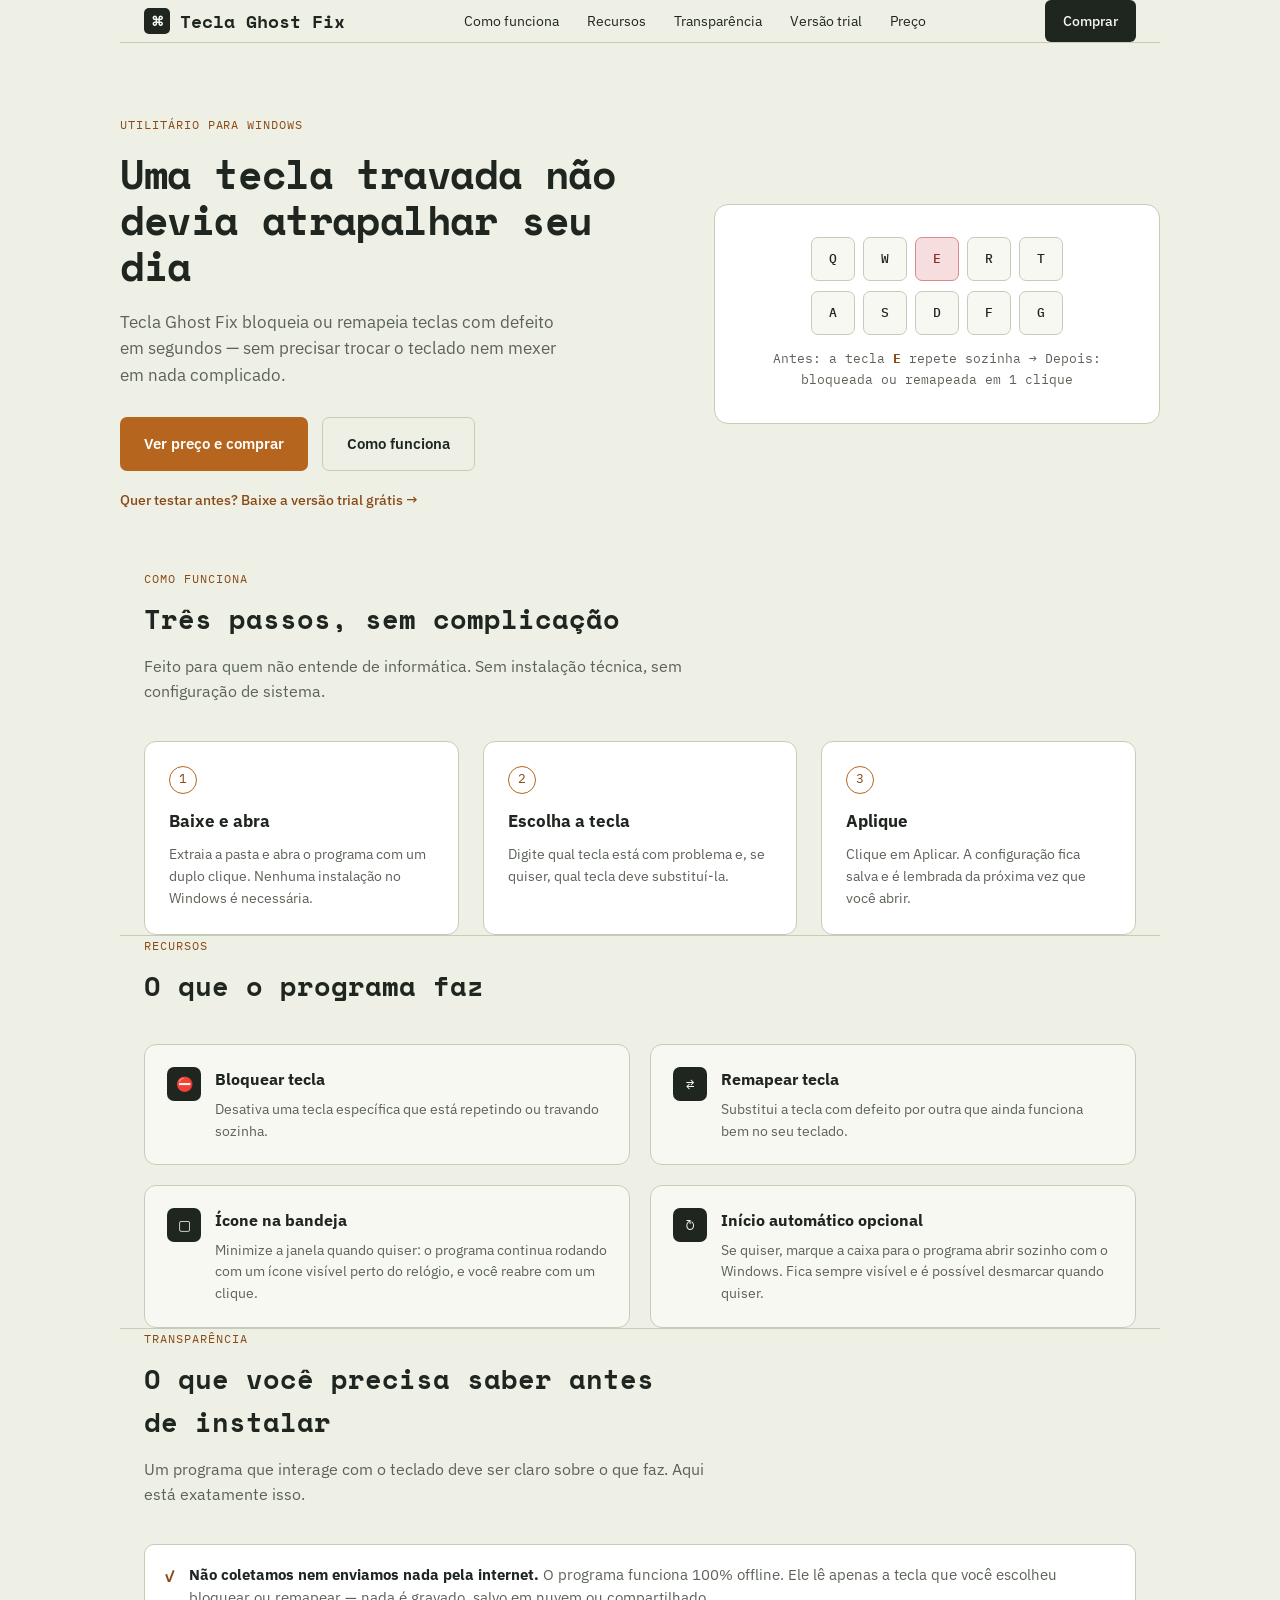
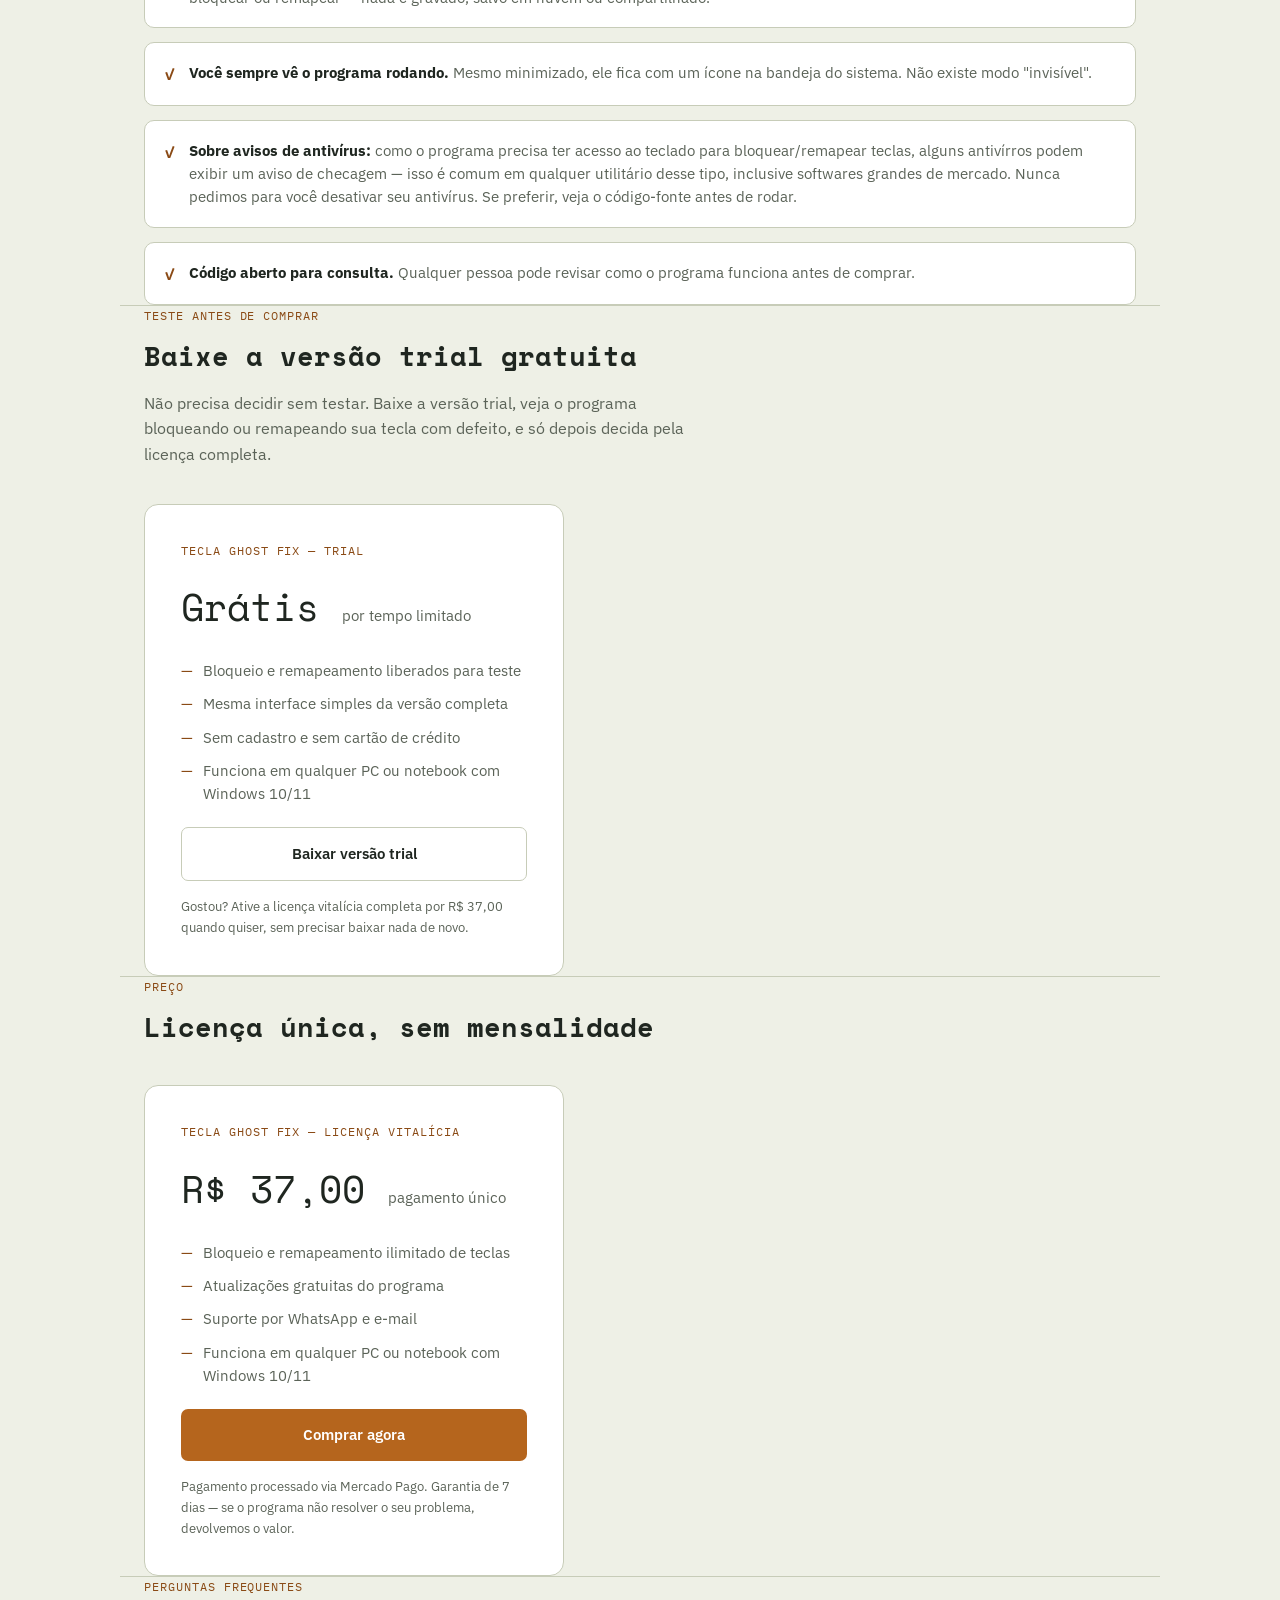
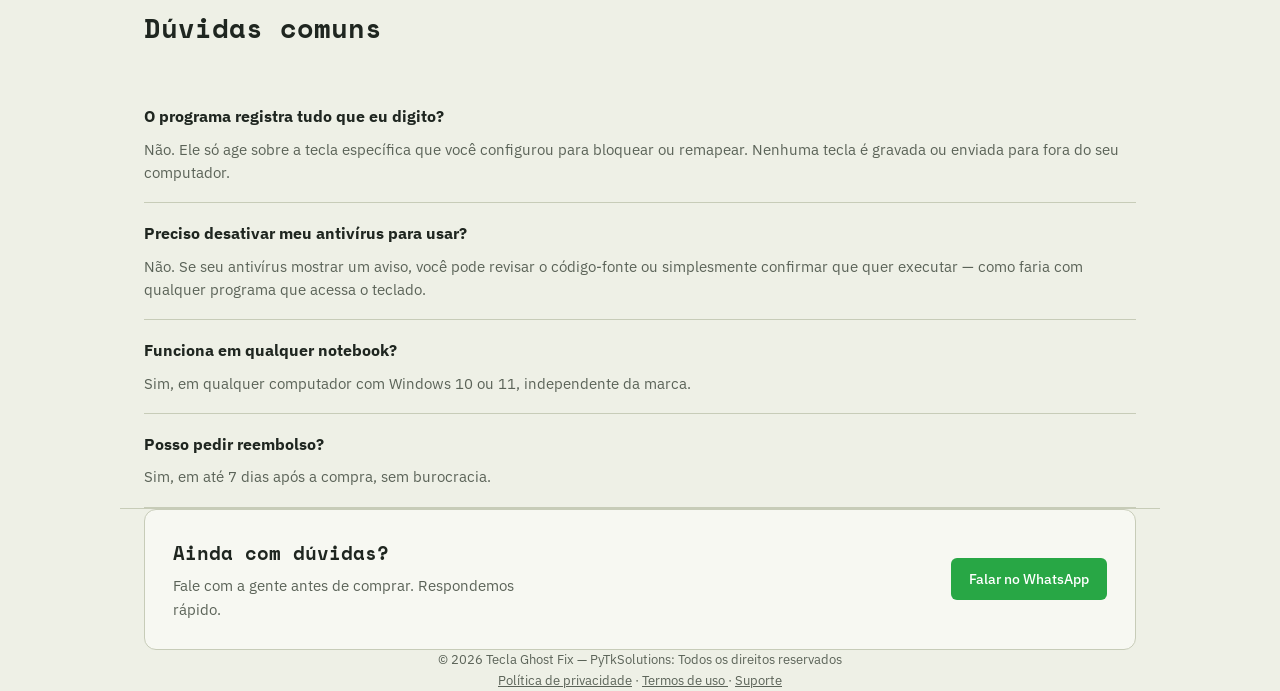
==== index.html @ 3f01a302 "Add files via upload" ====
<!DOCTYPE html>
<html lang="pt-BR">
<head>
<meta charset="UTF-8">
<meta name="viewport" content="width=device-width, initial-scale=1.0">
<title>Tecla Ghost Fix — Conserte teclas com defeito sem trocar o teclado</title>
<link rel="preconnect" href="https://fonts.googleapis.com">
<link rel="preconnect" href="https://fonts.gstatic.com" crossorigin>
<link href="https://fonts.googleapis.com/css2?family=Space+Mono:wght@400;700&family=IBM+Plex+Sans:wght@400;500;600&family=IBM+Plex+Mono:wght@400;500&display=swap" rel="stylesheet">
<style>
:root{
  --paper:#eef0e6;
  --paper-2:#f7f8f2;
  --ink:#1f2620;
  --muted:#5b6358;
  --line:#c7ccb8;
  --accent:#b5651d;
  --accent-dark:#8a4a15;
  --accent-tint:#f2e3d3;
  --white:#ffffff;
  --green:#28a745;
}
*{margin:0;padding:0;box-sizing:border-box;}
html{scroll-behavior:smooth;}
body{
  background:var(--paper);
  color:var(--ink);
  font-family:'IBM Plex Sans',sans-serif;
  line-height:1.6;
}
.wrap{max-width:1040px;margin:0 auto;padding:0 24px;}
a{color:var(--accent-dark);}

/* NAV */
nav{
  display:flex;align-items:center;justify-content:space-between;
  padding:22px 0;border-bottom:1px solid var(--line);
}
.logo{
  font-family:'Space Mono',monospace;font-weight:700;font-size:18px;
  display:flex;align-items:center;gap:10px;
}
.logo-key{
  width:26px;height:26px;background:var(--ink);color:var(--paper-2);
  display:flex;align-items:center;justify-content:center;border-radius:5px;
  font-size:13px;
}
.nav-links{display:flex;gap:28px;font-size:14px;}
.nav-links a{color:var(--ink);text-decoration:none;}
.nav-links a:hover{color:var(--accent-dark);}
.nav-cta{
  background:var(--ink);color:var(--paper-2);padding:10px 18px;
  border-radius:6px;text-decoration:none;font-size:14px;font-weight:500;
}

/* HERO */
.hero{padding:72px 0 56px;display:grid;grid-template-columns:1.1fr 0.9fr;gap:48px;align-items:center;}
.eyebrow{
  font-family:'IBM Plex Mono',monospace;font-size:12px;letter-spacing:.08em;
  color:var(--accent-dark);text-transform:uppercase;margin-bottom:16px;display:block;
}
h1{
  font-family:'Space Mono',monospace;font-size:2.5em;line-height:1.15;
  margin-bottom:20px;letter-spacing:-0.01em;
}
.hero p.lead{font-size:1.05em;color:var(--muted);max-width:46ch;margin-bottom:28px;}
.btn-row{display:flex;gap:14px;flex-wrap:wrap;}
.btn{
  display:inline-flex;align-items:center;gap:8px;padding:14px 24px;border-radius:7px;
  font-weight:600;text-decoration:none;font-size:15px;transition:.2s;
}
.btn-primary{background:var(--accent);color:var(--white);}
.btn-primary:hover{background:var(--accent-dark);}
.btn-secondary{background:transparent;color:var(--ink);border:1px solid var(--line);}
.btn-secondary:hover{border-color:var(--ink);}
.trial-hint{
  display:inline-block;margin-top:18px;font-size:14px;color:var(--accent-dark);
  text-decoration:none;font-weight:500;
}
.trial-hint:hover{text-decoration:underline;}

/* KEYBOARD DEMO */
.keydemo{
  background:var(--white);border:1px solid var(--line);border-radius:14px;
  padding:32px 24px;
}
.keyrow{display:flex;gap:8px;justify-content:center;margin-bottom:10px;}
.key{
  width:44px;height:44px;background:var(--paper-2);border:1px solid var(--line);
  border-radius:7px;display:flex;align-items:center;justify-content:center;
  font-family:'IBM Plex Mono',monospace;font-size:13px;font-weight:500;color:var(--ink);
}
.key.stuck{
  background:#f6dede;border-color:#d98a8a;color:#8a2b2b;
  animation:jitter 0.15s infinite;
}
.key.fixed{background:var(--accent-tint);border-color:var(--accent);color:var(--accent-dark);}
@keyframes jitter{
  0%{transform:translate(0,0);}
  25%{transform:translate(1px,-1px);}
  50%{transform:translate(-1px,1px);}
  75%{transform:translate(1px,1px);}
  100%{transform:translate(0,0);}
}
.keydemo-caption{
  text-align:center;font-size:13px;color:var(--muted);margin-top:14px;
  font-family:'IBM Plex Mono',monospace;
}
.keydemo-caption b{color:var(--accent-dark);}

/* SECTIONS */
section{padding:56px 0;border-bottom:1px solid var(--line);}
.section-head{max-width:56ch;margin-bottom:36px;}
.section-head .eyebrow{margin-bottom:10px;}
h2{font-family:'Space Mono',monospace;font-size:1.7em;margin-bottom:12px;}
.section-head p{color:var(--muted);}

/* STEPS */
.steps{display:grid;grid-template-columns:repeat(3,1fr);gap:24px;}
.step{background:var(--white);border:1px solid var(--line);border-radius:12px;padding:24px;}
.step-num{
  font-family:'IBM Plex Mono',monospace;font-size:13px;color:var(--accent-dark);
  border:1px solid var(--accent);width:28px;height:28px;border-radius:50%;
  display:flex;align-items:center;justify-content:center;margin-bottom:14px;
}
.step h3{font-size:1.05em;margin-bottom:8px;}
.step p{color:var(--muted);font-size:14px;}

/* FEATURES */
.features{display:grid;grid-template-columns:repeat(2,1fr);gap:20px;}
.feature{
  background:var(--paper-2);border:1px solid var(--line);border-radius:12px;padding:22px;
  display:flex;gap:14px;
}
.feature-icon{
  width:34px;height:34px;flex-shrink:0;background:var(--ink);color:var(--paper-2);
  border-radius:7px;display:flex;align-items:center;justify-content:center;
  font-family:'IBM Plex Mono',monospace;font-size:14px;
}
.feature h3{font-size:1em;margin-bottom:6px;}
.feature p{color:var(--muted);font-size:13.5px;}

/* TRANSPARENCY */
.transp-list{display:grid;gap:14px;}
.transp-item{
  display:flex;gap:14px;background:var(--white);border:1px solid var(--line);
  border-radius:10px;padding:18px 20px;align-items:flex-start;
}
.transp-mark{
  font-family:'IBM Plex Mono',monospace;color:var(--accent-dark);font-weight:600;
  flex-shrink:0;
}
.transp-item p{color:var(--muted);font-size:14.5px;}
.transp-item strong{color:var(--ink);}

/* PRICING */
.price-card{
  background:var(--white);border:1px solid var(--line);border-radius:14px;
  padding:36px;max-width:420px;
}
.price-tag{font-family:'Space Mono',monospace;font-size:2.4em;margin:10px 0;}
.price-tag span{font-size:.4em;color:var(--muted);font-family:'IBM Plex Sans',sans-serif;}
.price-list{list-style:none;margin:22px 0;display:grid;gap:10px;font-size:14.5px;}
.price-list li{display:flex;gap:10px;color:var(--muted);}
.price-list li::before{content:"—";color:var(--accent-dark);}
.price-note{font-size:13px;color:var(--muted);margin-top:16px;}

/* FAQ */
.faq-item{border-bottom:1px solid var(--line);padding:18px 0;}
.faq-item h3{font-size:1em;margin-bottom:8px;}
.faq-item p{color:var(--muted);font-size:14.5px;}

/* SUPPORT */
.support-box{
  display:flex;justify-content:space-between;align-items:center;flex-wrap:wrap;gap:20px;
  background:var(--paper-2);border:1px solid var(--line);border-radius:12px;padding:28px;
}
.support-box p{color:var(--muted);font-size:14.5px;max-width:40ch;}

footer{padding:36px 0;text-align:center;color:var(--muted);font-size:13px;}
footer a{color:var(--muted);}

/* ===== RESPONSIVE ===== */

/* Tablets */
@media (max-width:900px){
  .wrap{padding:0 20px;}
  .hero{gap:36px;}
}

@media (max-width:760px){
  .wrap{padding:0 24px;}

  /* Nav becomes a compact wrapping bar */
  nav{
    flex-wrap:wrap;
    row-gap:14px;
    padding:16px 0;
  }
  .nav-links{
    order:3;
    width:100%;
    justify-content:center;
    flex-wrap:wrap;
    gap:16px 20px;
    font-size:13px;
  }
  .nav-cta{padding:9px 16px;font-size:13px;}

  .hero{grid-template-columns:1fr;padding:36px 0 36px;gap:28px;}
  h1{font-size:1.5em;}
  .hero p.lead{max-width:none;font-size:0.95em;}
  .btn-row{flex-direction:column;gap:10px;}
  .btn-row .btn{width:100%;justify-content:center;}
  .btn{padding:12px 18px;font-size:13.5px;border-radius:6px;}
  .trial-hint{
    display:block;text-align:center;margin-top:16px;font-size:13px;
  }

  .keydemo{padding:24px 16px;}
  .key{width:34px;height:34px;font-size:11px;}
  .keyrow{gap:6px;}

  section{padding:40px 0;}
  h2{font-size:1.4em;}

  .steps,.features{grid-template-columns:1fr;gap:16px;}
  .feature{padding:18px;}

  .transp-item{flex-direction:column;gap:8px;padding:16px;}

  .price-card{max-width:100%;padding:26px 20px;}
  .price-tag{font-size:2em;}

  .support-box{flex-direction:column;align-items:flex-start;padding:22px;}
  .support-box .watsapp{width:100%;text-align:center;}

  footer{font-size:12px;padding:28px 18px;}
}

/* Small phones */
@media (max-width:400px){
  .wrap{padding:0 20px;}
  h1{font-size:1.3em;}
  .price-tag{font-size:1.7em;}
  .key{width:28px;height:28px;font-size:10px;}
  .nav-links{gap:12px 14px;font-size:12px;}
  .logo{font-size:16px;}
}

.watsapp{
    background:var(--green);color:var(--white);padding:10px 18px;
    border-radius:6px;text-decoration:none;font-size:14px;font-weight:500;
}

.watsapp:hover{background:#1e7e34;}

</style>
</head>
<body>

<nav class="wrap">
  <div class="logo"><span class="logo-key">⌘</span>Tecla Ghost Fix</div>
  <div class="nav-links">
    <a href="#como-funciona">Como funciona</a>
    <a href="#recursos">Recursos</a>
    <a href="#transparencia">Transparência</a>
    <a href="#trial">Versão trial</a>
    <a href="#preco">Preço</a>
  </div>
  <a href="#preco" class="nav-cta">Comprar</a>
</nav>

<header class="wrap hero">
  <div>
    <span class="eyebrow">Utilitário para Windows</span>
    <h1>Uma tecla travada não devia atrapalhar seu dia</h1>
    <p class="lead">
      Tecla Ghost Fix bloqueia ou remapeia teclas com defeito em segundos —
      sem precisar trocar o teclado nem mexer em nada complicado.
    </p>
    <div class="btn-row">
      <a href="#preco" class="btn btn-primary">Ver preço e comprar</a>
      <a href="#como-funciona" class="btn btn-secondary">Como funciona</a>
    </div>
    <a href="#trial" class="trial-hint">Quer testar antes? Baixe a versão trial grátis →</a>
  </div>
  <div class="keydemo">
    <div class="keyrow">
      <div class="key">Q</div><div class="key">W</div><div class="key stuck">E</div><div class="key">R</div><div class="key">T</div>
    </div>
    <div class="keyrow">
      <div class="key">A</div><div class="key">S</div><div class="key">D</div><div class="key">F</div><div class="key">G</div>
    </div>
    <div class="keydemo-caption">Antes: a tecla <b>E</b> repete sozinha → Depois: bloqueada ou remapeada em 1 clique</div>
  </div>
</header>

<section id="como-funciona" class="wrap">
  <div class="section-head">
    <span class="eyebrow">Como funciona</span>
    <h2>Três passos, sem complicação</h2>
    <p>Feito para quem não entende de informática. Sem instalação técnica, sem configuração de sistema.</p>
  </div>
  <div class="steps">
    <div class="step">
      <div class="step-num">1</div>
      <h3>Baixe e abra</h3>
      <p>Extraia a pasta e abra o programa com um duplo clique. Nenhuma instalação no Windows é necessária.</p>
    </div>
    <div class="step">
      <div class="step-num">2</div>
      <h3>Escolha a tecla</h3>
      <p>Digite qual tecla está com problema e, se quiser, qual tecla deve substituí-la.</p>
    </div>
    <div class="step">
      <div class="step-num">3</div>
      <h3>Aplique</h3>
      <p>Clique em Aplicar. A configuração fica salva e é lembrada da próxima vez que você abrir.</p>
    </div>
  </div>
</section>

<section id="recursos" class="wrap">
  <div class="section-head">
    <span class="eyebrow">Recursos</span>
    <h2>O que o programa faz</h2>
  </div>
  <div class="features">
    <div class="feature">
      <div class="feature-icon">⛔</div>
      <div><h3>Bloquear tecla</h3><p>Desativa uma tecla específica que está repetindo ou travando sozinha.</p></div>
    </div>
    <div class="feature">
      <div class="feature-icon">⇄</div>
      <div><h3>Remapear tecla</h3><p>Substitui a tecla com defeito por outra que ainda funciona bem no seu teclado.</p></div>
    </div>
    <div class="feature">
      <div class="feature-icon">▢</div>
      <div><h3>Ícone na bandeja</h3><p>Minimize a janela quando quiser: o programa continua rodando com um ícone visível perto do relógio, e você reabre com um clique.</p></div>
    </div>
    <div class="feature">
      <div class="feature-icon">↻</div>
      <div><h3>Início automático opcional</h3><p>Se quiser, marque a caixa para o programa abrir sozinho com o Windows. Fica sempre visível e é possível desmarcar quando quiser.</p></div>
    </div>
  </div>
</section>

<section id="transparencia" class="wrap">
  <div class="section-head">
    <span class="eyebrow">Transparência</span>
    <h2>O que você precisa saber antes de instalar</h2>
    <p>Um programa que interage com o teclado deve ser claro sobre o que faz. Aqui está exatamente isso.</p>
  </div>
  <div class="transp-list">
    <div class="transp-item">
      <span class="transp-mark">✓</span>
      <p><strong>Não coletamos nem enviamos nada pela internet.</strong> O programa funciona 100% offline. Ele lê apenas a tecla que você escolheu bloquear ou remapear — nada é gravado, salvo em nuvem ou compartilhado.</p>
    </div>
    <div class="transp-item">
      <span class="transp-mark">✓</span>
      <p><strong>Você sempre vê o programa rodando.</strong> Mesmo minimizado, ele fica com um ícone na bandeja do sistema. Não existe modo "invisível".</p>
    </div>
    <div class="transp-item">
      <span class="transp-mark">✓</span>
      <p><strong>Sobre avisos de antivírus:</strong> como o programa precisa ter acesso ao teclado para bloquear/remapear teclas, alguns antivírros podem exibir um aviso de checagem — isso é comum em qualquer utilitário desse tipo, inclusive softwares grandes de mercado. Nunca pedimos para você desativar seu antivírus. Se preferir, veja o código-fonte antes de rodar.</p>
    </div>
    <div class="transp-item">
      <span class="transp-mark">✓</span>
      <p><strong>Código aberto para consulta.</strong> Qualquer pessoa pode revisar como o programa funciona antes de comprar.</p>
    </div>
  </div>
</section>

<section id="trial" class="wrap">
  <div class="section-head">
    <span class="eyebrow">Teste antes de comprar</span>
    <h2>Baixe a versão trial gratuita</h2>
    <p>Não precisa decidir sem testar. Baixe a versão trial, veja o programa bloqueando ou remapeando sua tecla com defeito, e só depois decida pela licença completa.</p>
  </div>
  <div class="price-card">
    <span class="eyebrow">Tecla Ghost Fix — trial</span>
    <div class="price-tag">Grátis <span>por tempo limitado</span></div>
    <ul class="price-list">
      <li>Bloqueio e remapeamento liberados para teste</li>
      <li>Mesma interface simples da versão completa</li>
      <li>Sem cadastro e sem cartão de crédito</li>
      <li>Funciona em qualquer PC ou notebook com Windows 10/11</li>
    </ul>
    <a href="#" class="btn btn-secondary" style="width:100%;justify-content:center;" target="_blank" rel="noopener noreferrer">Baixar versão trial</a>
    <p class="price-note">Gostou? Ative a licença vitalícia completa por R$ 37,00 quando quiser, sem precisar baixar nada de novo.</p>
  </div>
</section>

<section id="preco" class="wrap">
  <div class="section-head">
    <span class="eyebrow">Preço</span>
    <h2>Licença única, sem mensalidade</h2>
  </div>
  <div class="price-card">
    <span class="eyebrow">Tecla Ghost Fix — licença vitalícia</span>
    <div class="price-tag">R$ 37,00 <span>pagamento único</span></div>
    <ul class="price-list">
      <li>Bloqueio e remapeamento ilimitado de teclas</li>
      <li>Atualizações gratuitas do programa</li>
      <li>Suporte por WhatsApp e e-mail</li>
      <li>Funciona em qualquer PC ou notebook com Windows 10/11</li>
    </ul>
    <a href="https://mpago.la/2k7s5Xp" class="btn btn-primary" style="width:100%;justify-content:center;" target="_blank" rel="noopener noreferrer">Comprar agora</a>
    <p class="price-note">Pagamento processado via Mercado Pago. Garantia de 7 dias — se o programa não resolver o seu problema, devolvemos o valor.</p>
  </div>
</section>

<section class="wrap">
  <div class="section-head">
    <span class="eyebrow">Perguntas frequentes</span>
    <h2>Dúvidas comuns</h2>
  </div>
  <div class="faq-item">
    <h3>O programa registra tudo que eu digito?</h3>
    <p>Não. Ele só age sobre a tecla específica que você configurou para bloquear ou remapear. Nenhuma tecla é gravada ou enviada para fora do seu computador.</p>
  </div>
  <div class="faq-item">
    <h3>Preciso desativar meu antivírus para usar?</h3>
    <p>Não. Se seu antivírus mostrar um aviso, você pode revisar o código-fonte ou simplesmente confirmar que quer executar — como faria com qualquer programa que acessa o teclado.</p>
  </div>
  <div class="faq-item">
    <h3>Funciona em qualquer notebook?</h3>
    <p>Sim, em qualquer computador com Windows 10 ou 11, independente da marca.</p>
  </div>
  <div class="faq-item">
    <h3>Posso pedir reembolso?</h3>
    <p>Sim, em até 7 dias após a compra, sem burocracia.</p>
  </div>
</section>

<section class="wrap" style="border-bottom:none;">
  <div class="support-box">
    <div>
      <h2 style="font-size:1.2em;margin-bottom:6px;">Ainda com dúvidas?</h2>
      <p>Fale com a gente antes de comprar. Respondemos rápido.</p>
    </div>
    <a class="watsapp" href="https://wa.me/+5535933004035?text=Olá, tenho uma dúvida sobre o Tecla Ghost Fix." target="_blank" rel="noopener noreferrer" class="btn btn-secondary">Falar no WhatsApp</a>
  </div>
</section>

<footer class="wrap">
  © 2026 Tecla Ghost Fix — PyTkSolutions: Todos os direitos reservados<br>
  <a href="./privacidade.html" target="_blank">Política de privacidade</a> · <a href="./termos.html" target="_blank" rel="noopener noreferrer">Termos de uso </a> · <a href="./suporte.html" target="_blank" rel="noopener noreferrer">Suporte</a>
</footer>

</body>
</html>
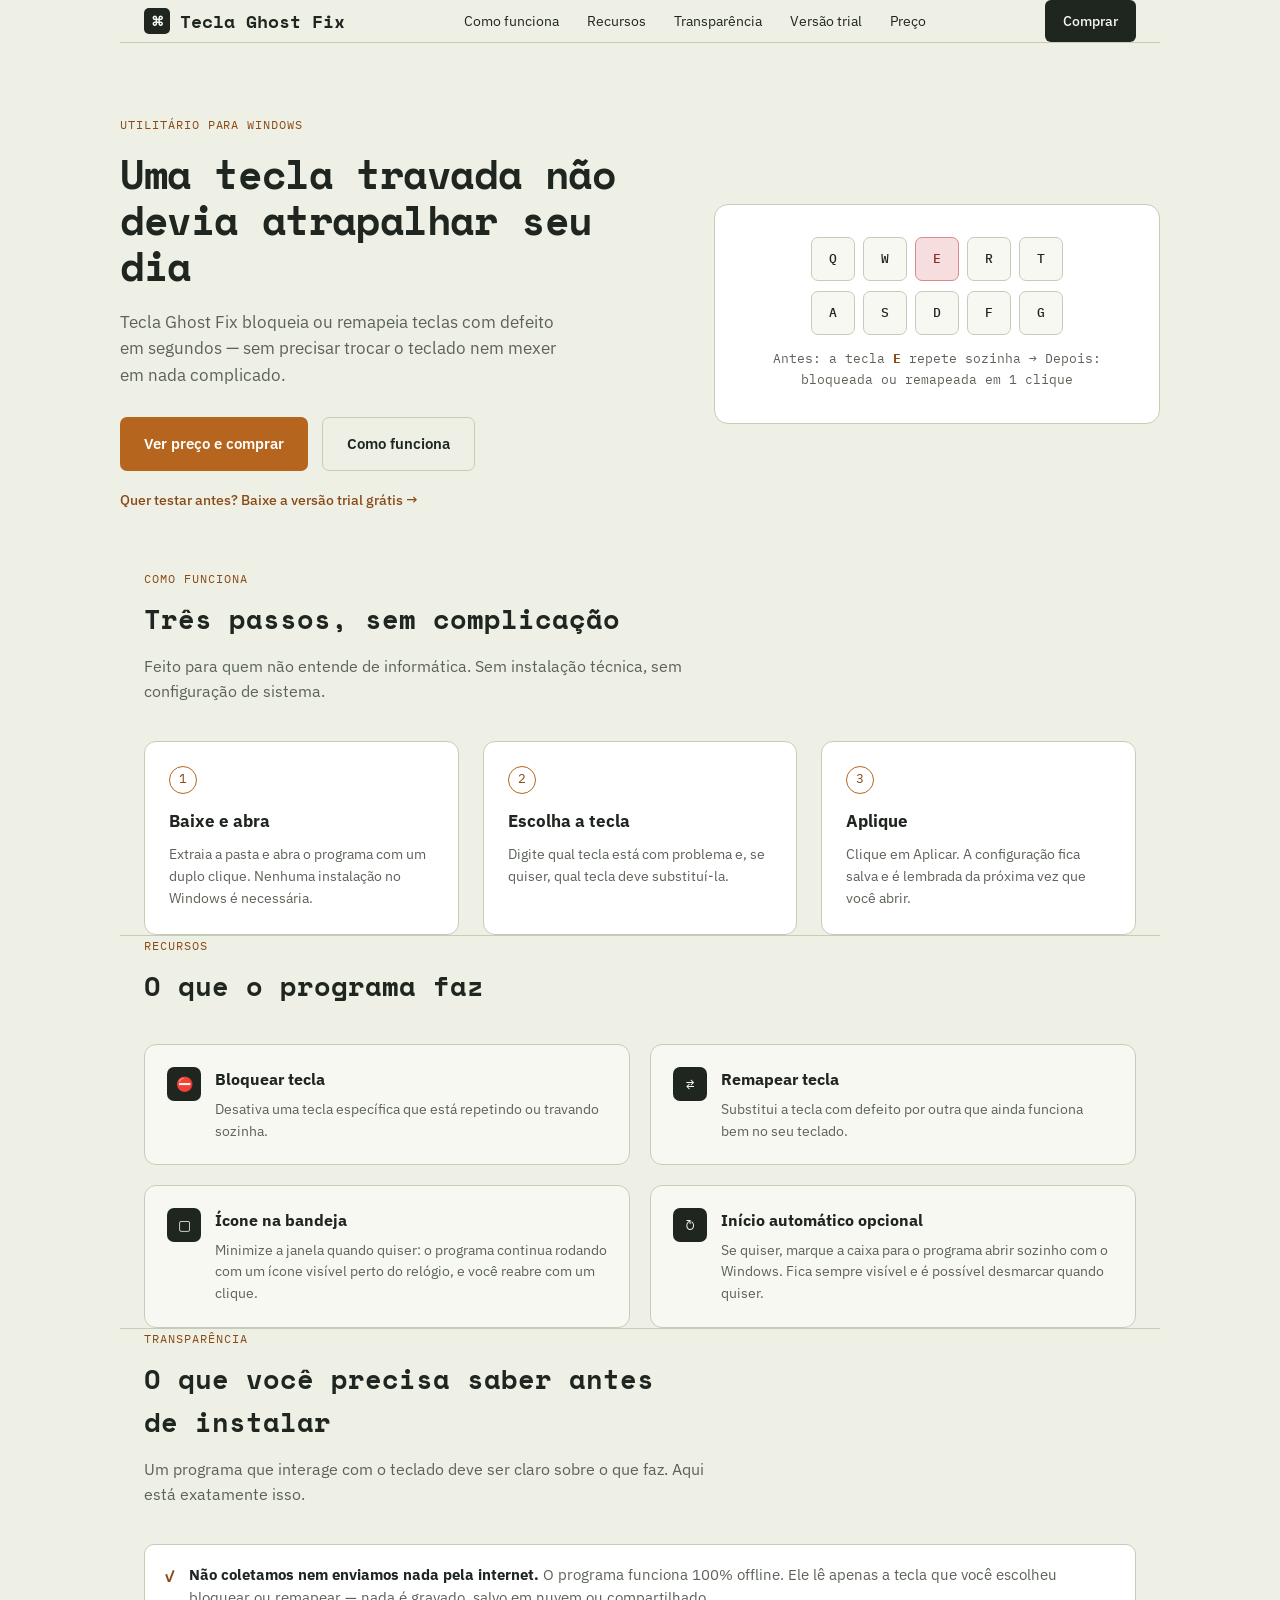
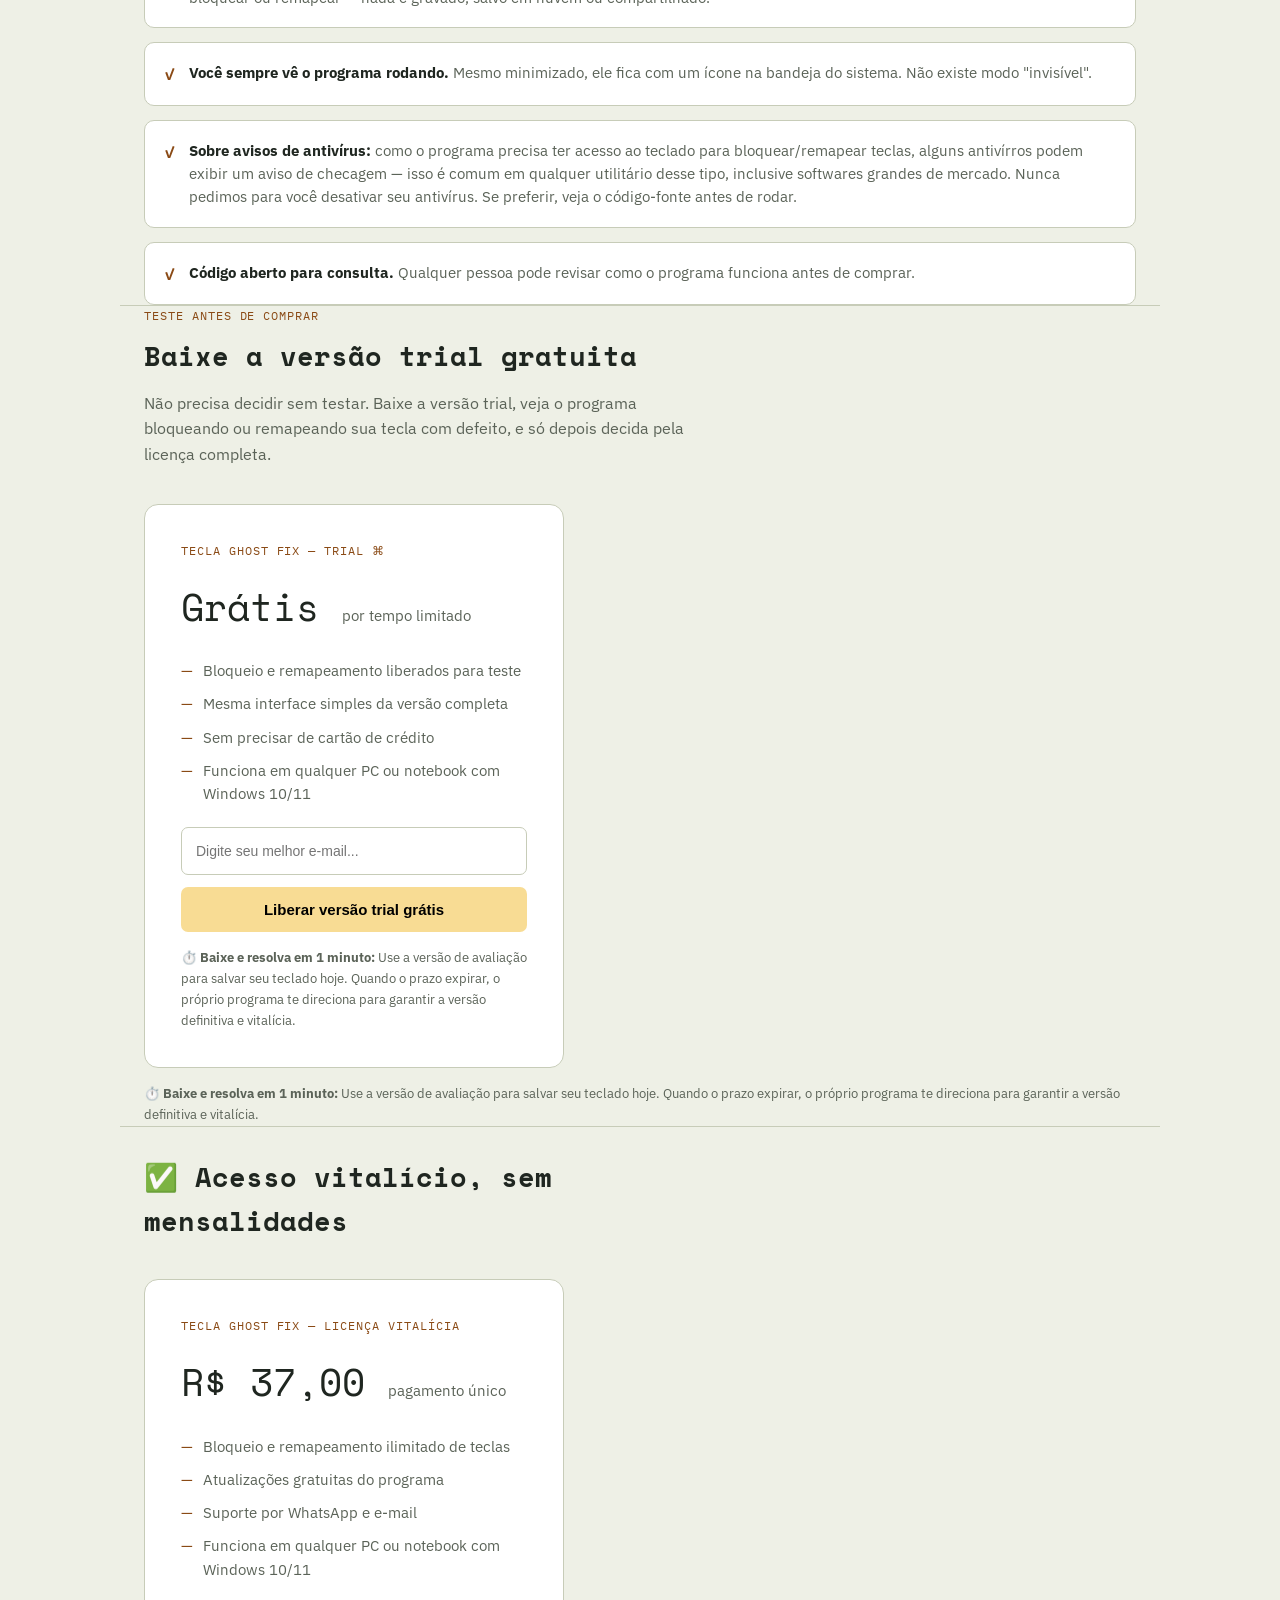
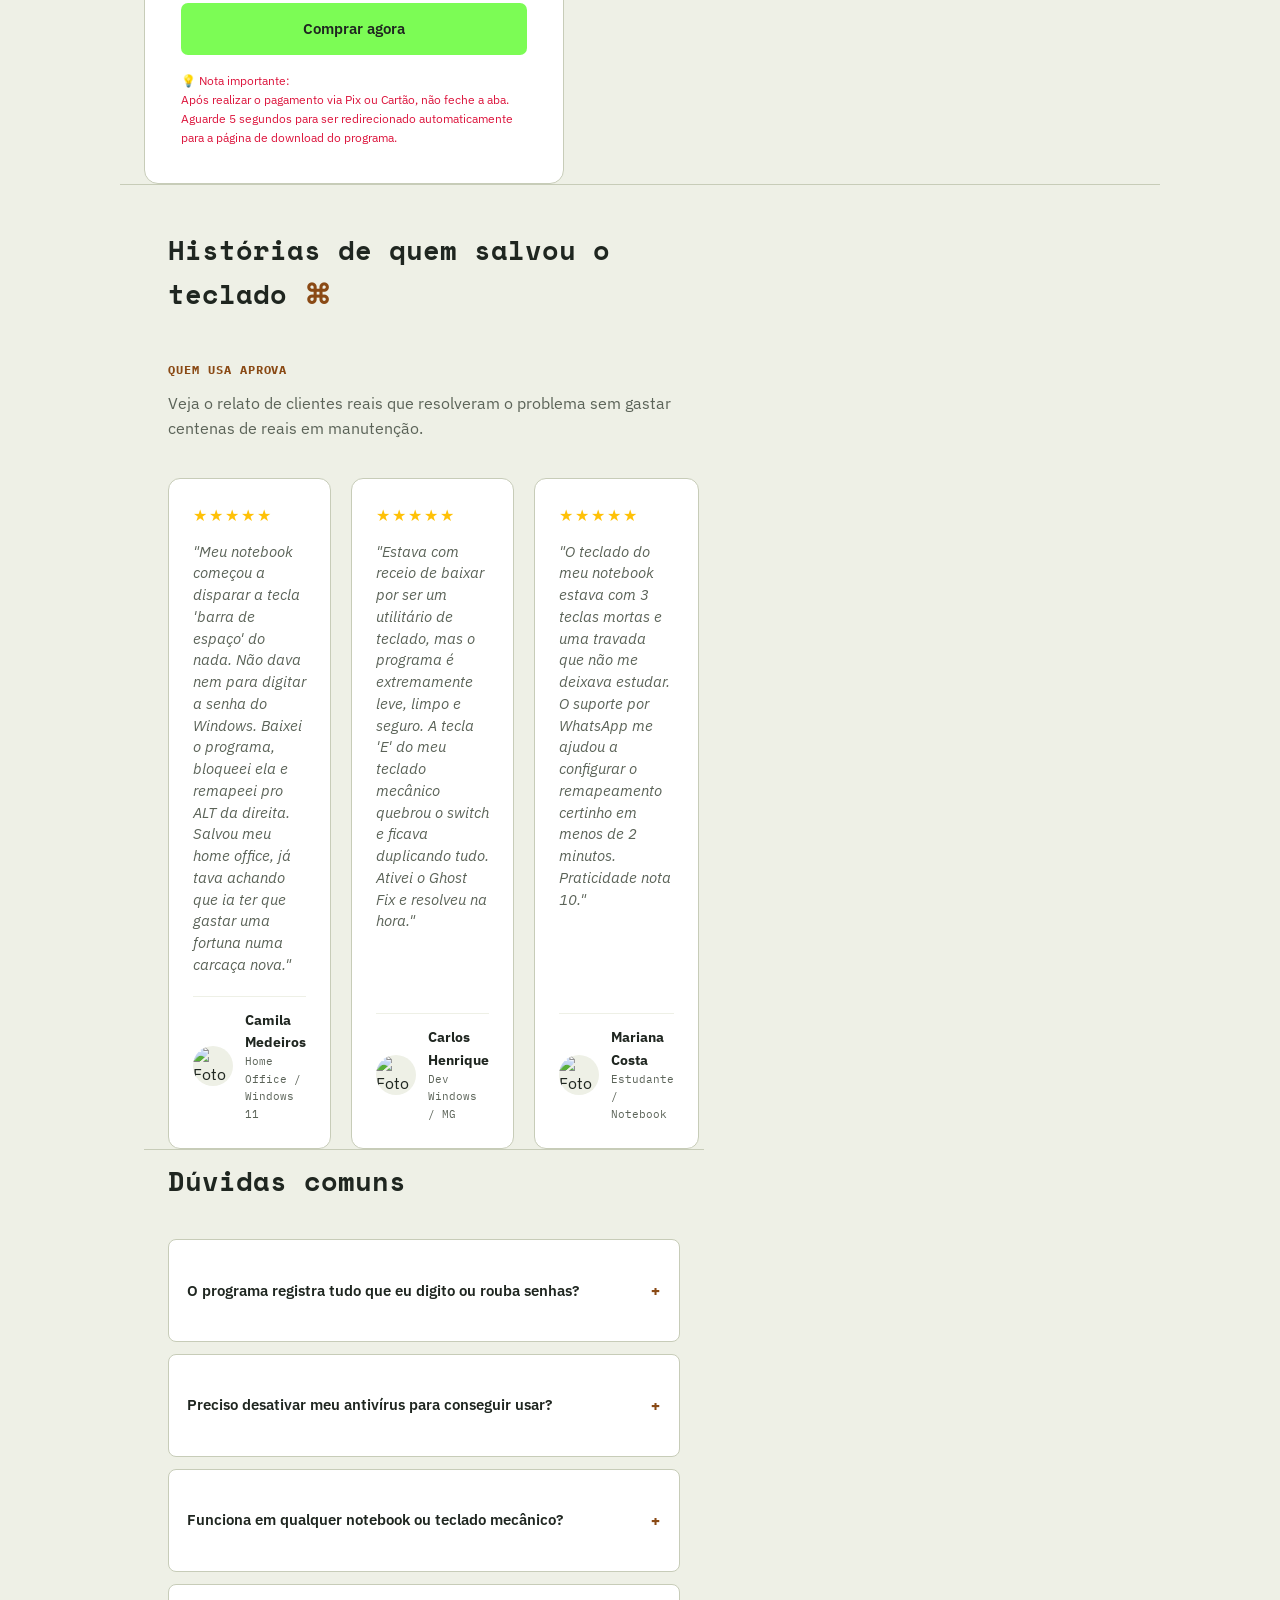
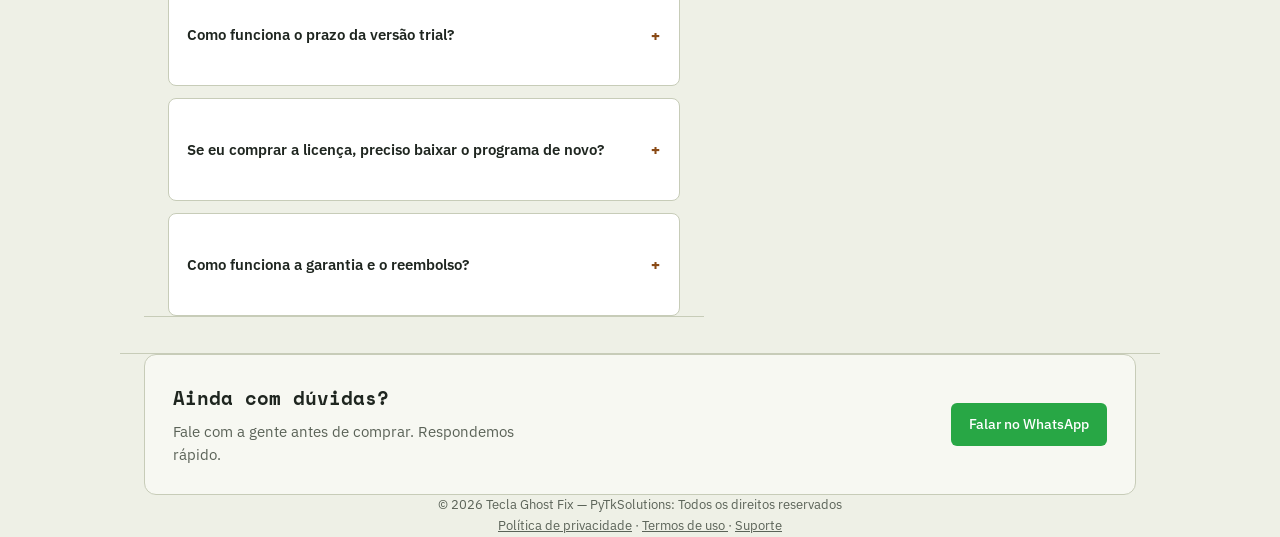
==== commit a74b6d39: "Add files via upload" ====
--- a/index.html
+++ b/index.html
@@ -5,6 +5,8 @@
 <meta name="viewport" content="width=device-width, initial-scale=1.0">
 <title>Tecla Ghost Fix — Conserte teclas com defeito sem trocar o teclado</title>
 <link rel="preconnect" href="https://fonts.googleapis.com">
+<link rel="preconnect" href="https://fonts.gstatic.com" crossorigin>
+<link rel="stylesheet" href="style.css">
 <link rel="preconnect" href="https://fonts.gstatic.com" crossorigin>
 <link href="https://fonts.googleapis.com/css2?family=Space+Mono:wght@400;700&family=IBM+Plex+Sans:wght@400;500;600&family=IBM+Plex+Mono:wght@400;500&display=swap" rel="stylesheet">
 <style>
@@ -27,6 +29,7 @@
   color:var(--ink);
   font-family:'IBM Plex Sans',sans-serif;
   line-height:1.6;
+ 
 }
 .wrap{max-width:1040px;margin:0 auto;padding:0 24px;}
 a{color:var(--accent-dark);}
@@ -52,6 +55,8 @@
   background:var(--ink);color:var(--paper-2);padding:10px 18px;
   border-radius:6px;text-decoration:none;font-size:14px;font-weight:500;
 }
+
+
 
 /* HERO */
 .hero{padding:72px 0 56px;display:grid;grid-template-columns:1.1fr 0.9fr;gap:48px;align-items:center;}
@@ -179,6 +184,7 @@
 
 footer{padding:36px 0;text-align:center;color:var(--muted);font-size:13px;}
 footer a{color:var(--muted);}
+ #nt{font-size:12px; color: crimson;}
 
 /* ===== RESPONSIVE ===== */
 
@@ -186,6 +192,7 @@
 @media (max-width:900px){
   .wrap{padding:0 20px;}
   .hero{gap:36px;}
+   
 }
 
 @media (max-width:760px){
@@ -236,6 +243,8 @@
   .support-box .watsapp{width:100%;text-align:center;}
 
   footer{font-size:12px;padding:28px 18px;}
+
+  #nt{font-size:12px; color: crimson;}
 }
 
 /* Small phones */
@@ -246,6 +255,10 @@
   .key{width:28px;height:28px;font-size:10px;}
   .nav-links{gap:12px 14px;font-size:12px;}
   .logo{font-size:16px;}
+   #nt{font-size:12px; color: crimson;}
+
+  
+   
 }
 
 .watsapp{
@@ -379,24 +392,50 @@
     <p>Não precisa decidir sem testar. Baixe a versão trial, veja o programa bloqueando ou remapeando sua tecla com defeito, e só depois decida pela licença completa.</p>
   </div>
   <div class="price-card">
-    <span class="eyebrow">Tecla Ghost Fix — trial</span>
-    <div class="price-tag">Grátis <span>por tempo limitado</span></div>
-    <ul class="price-list">
-      <li>Bloqueio e remapeamento liberados para teste</li>
-      <li>Mesma interface simples da versão completa</li>
-      <li>Sem cadastro e sem cartão de crédito</li>
-      <li>Funciona em qualquer PC ou notebook com Windows 10/11</li>
-    </ul>
-    <a href="#" class="btn btn-secondary" style="width:100%;justify-content:center;" target="_blank" rel="noopener noreferrer">Baixar versão trial</a>
-    <p class="price-note">Gostou? Ative a licença vitalícia completa por R$ 37,00 quando quiser, sem precisar baixar nada de novo.</p>
-  </div>
+  <span class="eyebrow">Tecla Ghost Fix — trial <span style="color: var(--accent-dark);">⌘</span></span>
+  <div class="price-tag">Grátis <span>por tempo limitado</span></div>
+  <ul class="price-list">
+    <li>Bloqueio e remapeamento liberados para teste</li>
+    <li>Mesma interface simples da versão completa</li>
+    <li>Sem precisar de cartão de crédito</li>
+    <li>Funciona em qualquer PC ou notebook com Windows 10/11</li>
+  </ul>
+  
+  <!-- Formulário integrado com o Formspree -->
+  <form id="trial-form" action="https://formspree.io/f/maqrobrd" method="POST" style="margin-bottom: 12px; width: 100%;">
+    <div id="capture-box">
+      <input type="email" name="email" id="user-email" class="input-trial" placeholder="Digite seu melhor e-mail..." required autocomplete="off">
+      <input type="hidden" name="produto" value="Download Trial - Tecla Ghost Fix">
+
+      <button type="submit" id="submit-btn" class="btn" style="width:100%; justify-content:center; background-color: rgb(248, 220, 148); font-weight: 600; cursor: pointer; border: none; padding: 14px;">
+        Liberar versão trial grátis
+      </button>
+    </div>
+  </form>
+
+  <p class="price-note">⏱️ <b>Baixe e resolva em 1 minuto:</b> Use a versão de avaliação para salvar seu teclado hoje. Quando o prazo expirar, o próprio programa te direciona para garantir a versão definitiva e vitalícia.</p>
+</div>
+
+
+  </form>
+  <script src="form.js"></script>
+
+  <!-- Botão de Download Real (Começa escondido com display:none) -->
+  <a id="trial" href="https://mega.nz/file/SsZBVKbY#hsxP1u7SeeIc2BUQpXNFBAeUh_vu0z3Flhv44V80-sw" class="btn btn-secondary" 
+     style="width:100%; justify-content:center; background-color: #7cfc55; display: none; font-weight: 700;" target="_blank" rel="noopener noreferrer">
+    ⬇️ Clique aqui para Baixar (MEGA)
+  </a>
+
+  <p class="price-note">⏱️ <b>Baixe e resolva em 1 minuto:</b> Use a versão de avaliação para salvar seu teclado hoje. Quando o prazo expirar, o próprio programa te direciona para garantir a versão definitiva e vitalícia.</p>
+</div>
 </section>
 
 <section id="preco" class="wrap">
   <div class="section-head">
-    <span class="eyebrow">Preço</span>
-    <h2>Licença única, sem mensalidade</h2>
-  </div>
+   
+  <span class="eyebrow"> <br> </span>
+  <h2>✅ Acesso vitalício, sem mensalidades</h2>
+</div>
   <div class="price-card">
     <span class="eyebrow">Tecla Ghost Fix — licença vitalícia</span>
     <div class="price-tag">R$ 37,00 <span>pagamento único</span></div>
@@ -406,17 +445,141 @@
       <li>Suporte por WhatsApp e e-mail</li>
       <li>Funciona em qualquer PC ou notebook com Windows 10/11</li>
     </ul>
-    <a href="https://mpago.la/2k7s5Xp" class="btn btn-primary" style="width:100%;justify-content:center;" target="_blank" rel="noopener noreferrer">Comprar agora</a>
-    <p class="price-note">Pagamento processado via Mercado Pago. Garantia de 7 dias — se o programa não resolver o seu problema, devolvemos o valor.</p>
+   
+    <a id="bt" href="https://www.mercadopago.com.br/checkout/v1/redirect?pref_id=353553104-cd9028f0-8e45-416a-8e96-5d5834858e89" class="btn-checkout" style="width:100%;justify-content:center;background-color: #7cfc55; " target="_blank" rel="noopener noreferrer">Comprar agora</a>
+     <p id="nt" class="price-note">💡 Nota importante: <br> Após realizar o pagamento via Pix ou Cartão, não feche a aba. Aguarde 5 segundos para ser redirecionado automaticamente para a página de download do programa.</p>
   </div>
 </section>
 
 <section class="wrap">
   <div class="section-head">
-    <span class="eyebrow">Perguntas frequentes</span>
+    <section id="depoimentos" class="wrap">
+  <div class="section-head">
+    
+    <h2><br>Histórias de quem salvou o teclado <span style="color: var(--accent-dark);">⌘</span> <br> <br>
+      <span class="eyebrow">Quem usa aprova</span>
+    </h2>
+    <p>Veja o relato de clientes reais que resolveram o problema sem gastar centenas de reais em manutenção.</p>
+  </div>
+  
+  <div class="testimonials">
+    
+    <!-- Depoimento 1 -->
+    <div class="testimonial-card">
+      <div>
+        <div class="testi-stars">★★★★★</div>
+        <p class="testi-text">
+          "Meu notebook começou a disparar a tecla 'barra de espaço' do nada. Não dava nem para digitar a senha do Windows. Baixei o programa, bloqueei ela e remapeei pro ALT da direita. Salvou meu home office, já tava achando que ia ter que gastar uma fortuna numa carcaça nova."
+        </p>
+      </div>
+      <div class="testi-footer">
+        <img src="https://images.unsplash.com/photo-1534528741775-53994a69daeb?w=100&auto=format&fit=crop&q=60" alt="Foto de Camila" class="testi-avatar">
+        <div class="testi-meta">
+          <span class="testi-author">Camila Medeiros</span>
+          <span class="testi-role">Home Office / Windows 11</span>
+        </div>
+      </div>
+    </div>
+
+    <!-- Depoimento 2 -->
+    <div class="testimonial-card">
+      <div>
+        <div class="testi-stars">★★★★★</div>
+        <p class="testi-text">
+          "Estava com receio de baixar por ser um utilitário de teclado, mas o programa é extremamente leve, limpo e seguro. A tecla 'E' do meu teclado mecânico quebrou o switch e ficava duplicando tudo. Ativei o Ghost Fix e resolveu na hora."
+        </p>
+      </div>
+      <div class="testi-footer">
+        <img src="https://images.unsplash.com/photo-1507003211169-0a1dd7228f2d?w=100&auto=format&fit=crop&q=60" alt="Foto de Carlos" class="testi-avatar">
+        <div class="testi-meta">
+          <span class="testi-author">Carlos Henrique</span>
+          <span class="testi-role">Dev Windows / MG</span>
+        </div>
+      </div>
+    </div>
+
+    <!-- Depoimento 3 -->
+    <div class="testimonial-card">
+      <div>
+        <div class="testi-stars">★★★★★</div>
+        <p class="testi-text">
+          "O teclado do meu notebook estava com 3 teclas mortas e uma travada que não me deixava estudar. O suporte por WhatsApp me ajudou a configurar o remapeamento certinho em menos de 2 minutos. Praticidade nota 10."
+        </p>
+        
+      </div>
+      
+      <div class="testi-footer">
+        <img src="https://images.unsplash.com/photo-1494790108377-be9c29b29330?w=100&auto=format&fit=crop&q=60" alt="Foto de Mariana" class="testi-avatar">
+        <div class="testi-meta">
+          <span class="testi-author">Mariana Costa</span>
+          <span class="testi-role">Estudante / Notebook</span>
+        </div>
+      </div>
+    </div>
+
+  </div>
+</section>
+    
+    <section class="wrap">
+  <div class="section-head">
+    <span class="eyebrow"></span>
     <h2>Dúvidas comuns</h2>
   </div>
-  <div class="faq-item">
+
+  <div class="faq-list">
+
+    <!-- Pergunta 1 -->
+    <details class="faq-item">
+      <summary>O programa registra tudo que eu digito ou rouba senhas?</summary>
+      <div class="faq-content">
+        <p>Não! O Tecla Ghost Fix funciona 100% offline e não coleta nenhum dado. Ele age como um filtro direto no sistema, agindo apenas sobre a tecla específica que você escolheu bloquear ou remapear. Suas senhas e dados continuam totalmente seguros.</p>
+      </div>
+    </details>
+
+    <!-- Pergunta 2 -->
+    <details class="faq-item">
+      <summary>Preciso desativar meu antivírus para conseguir usar?</summary>
+      <div class="faq-content">
+        <p>Não é necessário desativar seu antivírus. Como o programa precisa interagir com os comandos do teclado para bloquear a tecla com defeito, alguns antivírus podem exibir um aviso de checagem de segurança. Isso é normal em utilitários de sistema. Basta autorizar a execução tranquilamente.</p>
+      </div>
+    </details>
+
+    <!-- Pergunta 3 -->
+    <details class="faq-item">
+      <summary>Funciona em qualquer notebook ou teclado mecânico?</summary>
+      <div class="faq-content">
+        <p>Sim! Funciona em qualquer computador, notebook (Dell, Lenovo, Acer, HP, Samsung, etc.) ou teclado externo mecânico/membrana que use o sistema operacional Windows 10 ou Windows 11.</p>
+      </div>
+    </details>
+
+    <!-- Pergunta 4 -->
+    <details class="faq-item">
+      <summary>Como funciona o prazo da versão trial?</summary>
+      <div class="faq-content">
+        <p>A versão trial é feita para você testar sem compromisso. Você baixa, configura a tecla travada e vê o problema sumir na hora. Quando o período de avaliação terminar, o próprio aplicativo exibirá um aviso te dando o link para adquirir a licença vitalícia se desejar continuar usando.</p>
+      </div>
+    </details>
+
+    <!-- Pergunta 5 -->
+    <details class="faq-item">
+      <summary>Se eu comprar a licença, preciso baixar o programa de novo?</summary>
+      <div class="faq-content">
+        <p>Não precisa baixar nada de novo! Após a confirmação do pagamento, você receberá o acesso para liberar a versão definitiva direto no aplicativo que você já testou e configurou.</p>
+      </div>
+    </details>
+
+    <!-- Pergunta 6 -->
+    <details class="faq-item">
+      <summary>Como funciona a garantia e o reembolso?</summary>
+      <div class="faq-content">
+        <p>Confiamos tanto na solução que damos 7 dias de garantia incondicional. Se por qualquer motivo o programa não resolver o seu problema, basta entrar em contato com o nosso suporte pelo WhatsApp para receber 100% do seu dinheiro de volta, sem burocracia.</p>
+      </div>
+    </details>
+
+  </div>
+</section>
+  </div>
+  <!-- <div class="faq-item">
     <h3>O programa registra tudo que eu digito?</h3>
     <p>Não. Ele só age sobre a tecla específica que você configurou para bloquear ou remapear. Nenhuma tecla é gravada ou enviada para fora do seu computador.</p>
   </div>
@@ -431,7 +594,7 @@
   <div class="faq-item">
     <h3>Posso pedir reembolso?</h3>
     <p>Sim, em até 7 dias após a compra, sem burocracia.</p>
-  </div>
+  </div> -->
 </section>
 
 <section class="wrap" style="border-bottom:none;">
@@ -449,5 +612,7 @@
   <a href="./privacidade.html" target="_blank">Política de privacidade</a> · <a href="./termos.html" target="_blank" rel="noopener noreferrer">Termos de uso </a> · <a href="./suporte.html" target="_blank" rel="noopener noreferrer">Suporte</a>
 </footer>
 
+
+
 </body>
 </html>
--- a/style.css
+++ b/style.css
@@ -0,0 +1,324 @@
+/* TESTIMONIALS / DEPOIMENTOS */
+.testimonials {
+  display: grid;
+  grid-template-columns: repeat(3, 1fr);
+  gap: 20px;
+  margin-top: 20px;
+}
+.testimonial-card {
+  background: var(--white);
+  border: 1px solid var(--line);
+  border-radius: 12px;
+  padding: 24px;
+  display: flex;
+  flex-direction: column;
+  justify-content: space-between;
+}
+.testi-stars {
+  color: #ffc107; /* Cor dourada das estrelas */
+  font-size: 16px;
+  margin-bottom: 12px;
+  letter-spacing: 2px;
+}
+.testi-text {
+  font-size: 14.5px;
+  color: var(--ink);
+  font-style: italic;
+  margin-bottom: 20px;
+  line-height: 1.5;
+}
+.testi-footer {
+  display: flex;
+  align-items: center;
+  gap: 12px;
+  border-top: 1px solid var(--paper);
+  padding-top: 12px;
+}
+.testi-avatar {
+  width: 40px;
+  height: 40px;
+  border-radius: 50%;
+  object-fit: cover;
+  background: var(--paper);
+}
+.testi-meta {
+  display: flex;
+  flex-direction: column;
+}
+.testi-author {
+  font-size: 14px;
+  font-weight: 700;
+  color: var(--ink);
+}
+.testi-role {
+  font-family: 'IBM Plex Mono', monospace;
+  font-size: 11px;
+  color: var(--muted);
+}
+
+/* Ajuste para celular */
+@media (max-width: 760px) {
+  .testimonials {
+    grid-template-columns: 1fr;
+    gap: 16px;
+    
+  }
+
+  #bt hover {
+    background-color: #020202;
+  }
+  
+}
+
+
+
+/* FAQ ACCORDION */
+.faq-list {
+  display: grid;
+  gap: 12px;
+  margin-top: 20px;
+}
+.faq-item {
+  background: var(--white);
+  border: 1px solid var(--line);
+  border-radius: 8px;
+  overflow: hidden;
+  border-bottom: 1px solid var(--line); /* Mantém compatibilidade */
+  padding: 0; /* Reseta o padding antigo */
+}
+.faq-item summary {
+  padding: 18px;
+  font-size: 15px;
+  font-weight: 600;
+  cursor: pointer;
+  list-style: none; /* Remove a seta padrão */
+  display: flex;
+  justify-content: space-between;
+  align-items: center;
+  transition: background 0.2s;
+  user-select: none;
+}
+.faq-item summary:hover {
+  background: var(--paper-2);
+}
+.faq-item summary::-webkit-details-marker {
+  display: none; /* Remove a seta padrão no Safari/Chrome antigo */
+}
+/* Cria o sinal de + */
+.faq-item summary::after {
+  content: "+";
+  font-family: 'Space Mono', monospace;
+  font-size: 18px;
+  color: var(--accent-dark);
+  transition: transform 0.2s;
+}
+/* Quando o accordion está aberto */
+.faq-item[open] summary {
+  border-bottom: 1px solid var(--line);
+  background: var(--paper-2);
+}
+/* Transforma o + em - quando abre */
+.faq-item[open] summary::after {
+  content: "−";
+}
+.faq-content {
+  padding: 18px;
+  background: var(--white);
+}
+.faq-content p {
+  color: var(--muted);
+  font-size: 14.5px;
+  line-height: 1.6;
+}
+/* ====================================================
+   ESTILO BASE DO BOTÃO (Funciona em todas as telas)
+   ==================================================== */
+.btn-checkout {
+  display: inline-flex;
+  align-items: center;
+  justify-content: center;
+  width: 100%;
+  padding: 14px 24px;
+  border-radius: 7px;
+  font-weight: 600;
+  text-decoration: none;
+  font-size: 15px;
+  background-color: #7cfc55 !important; /* Seu verde limão */
+  color: #1f2620 !important;
+  transition: background-color 0.2s ease, transform 0.1s ease;
+  cursor: pointer;
+}
+
+/* ====================================================
+   MEDIA QUERY: APENAS PARA PC (Telas maiores que 760px)
+   Aqui o efeito de passar o mouse funciona perfeitamente
+   ==================================================== */
+@media (min-width: 761px) {
+  .btn-checkout:hover {
+    background-color: #215710 !important; /* Verde mais escuro no hover */
+    color: #ffffff !important;
+    transform: translateY(-1px);          /* Leve flutuada */
+  }
+}
+
+/* ====================================================
+   MEDIA QUERY: APENAS PARA MOBILE (Telas até 760px)
+   Focado no toque do dedo (sem efeito de mouse parado)
+   ==================================================== */
+@media (max-width: 760px) {
+  .btn-checkout:active {
+    background-color: #4cb82b !important; /* Escurece apenas ENQUANTO o dedo pressiona */
+    transform: scale(0.98);               /* Dá um efeito de "afundar" o botão */
+  }
+}
+
+
+/* ====================================================
+   ESTILO DO BOTÃO ANIMADO (PULSANTE AUTOMÁTICO)
+   ==================================================== */
+.btn-checkout {
+  display: inline-flex;
+  align-items: center;
+  justify-content: center;
+  width: 100%;
+  padding: 14px 24px;
+  border-radius: 7px;
+  font-weight: 600;
+  text-decoration: none;
+  font-size: 15px;
+  background-color: #7cfc55 !important; /* Seu verde limão */
+  color: #1f2620 !important;
+  cursor: pointer;
+  border: none;
+  
+  /* Ativa a animação automática: roda infinita a cada 2 segundos */
+  animation: pulsarBotao 2s infinite ease-in-out;
+  transition: background-color 0.2s ease, transform 0.1s ease;
+}
+
+/* ====================================================
+   A ANIMAÇÃO QUE FAZ ELE SE MEXER SOZINHO
+   ==================================================== */
+@keyframes pulsarBotao {
+  0% {
+    transform: scale(1);
+    box-shadow: 0 0 0 0 rgba(124, 252, 85, 0.7);
+  }
+  50% {
+    transform: scale(1.03); /* Ele cresce levemente */
+    box-shadow: 0 0 15px 5px rgba(124, 252, 85, 0); /* Cria um pulso de luz */
+  }
+  100% {
+    transform: scale(1);
+    box-shadow: 0 0 0 0 rgba(124, 252, 85, 0);
+  }
+}
+
+/* ====================================================
+   MEDIA QUERY: AJUSTE PARA QUANDO O USUÁRIO INTERAGE
+   ==================================================== */
+
+/* No PC: Quando passa o mouse, ele pausa a animação e fica fixo no verde focado */
+@media (min-width: 761px) {
+  .btn-checkout:hover {
+    animation-play-state: paused; /* Pausa o pulso para o usuário clicar com firmeza */
+    background-color: #2d990c !important; 
+    transform: scale(1.02);
+  }
+}
+
+/* No Mobile: Quando o dedão pressiona o botão */
+@media (max-width: 760px) {
+  .btn-checkout:active {
+    animation-play-state: paused;
+    background-color: #4cb82b !important;
+    transform: scale(0.98) !important; /* Efeito de afundar o botão */
+  }
+}
+
+
+/* ====================================================
+   ESTILO DO BOTÃO ANIMADO CORRIGIDO (PC E MOBILE)
+   ==================================================== */
+.btn-checkout {
+  display: inline-flex;
+  align-items: center;
+  justify-content: center;
+  width: 100%;
+  padding: 14px 24px;
+  border-radius: 7px;
+  font-weight: 600;
+  text-decoration: none;
+  font-size: 15px;
+  background-color: #7cfc55 !important; /* Verde limão padrão */
+  color: #1f2620 !important;
+  cursor: pointer;
+  border: none;
+  
+  /* Ativa a animação infinita de pulsar */
+  animation: pulsarBotao 2s infinite ease-in-out;
+  transition: background-color 0.2s ease;
+}
+
+/* ANIMAÇÃO EM LOOP (SÓ MEXE NO TAMANHO E REFORÇA A COR ORIGINAL) */
+@keyframes pulsarBotao {
+  0% {
+    transform: scale(1);
+    box-shadow: 0 0 0 0 rgba(124, 252, 85, 0.7);
+  }
+  50% {
+    transform: scale(1.03);
+    box-shadow: 0 0 15px 5px rgba(124, 252, 85, 0);
+  }
+  100% {
+    transform: scale(1);
+    box-shadow: 0 0 0 0 rgba(124, 252, 85, 0);
+  }
+}
+
+/* ====================================================
+   PC: Força a mudança de cor e mantém o tamanho fixo
+   ==================================================== */
+@media (min-width: 761px) {
+  .btn-checkout:hover {
+    animation-play-state: paused; /* Pausa o pulso */
+    background-color: #5ed639 !important; /* Força o verde mais escuro */
+    transform: scale(1.02) !important;
+  }
+}
+
+/* ====================================================
+   MOBILE: Muda a cor na hora exata do toque físico
+   ==================================================== */
+@media (max-width: 760px) {
+  .btn-checkout:active {
+    animation-play-state: paused;
+    background-color: #4cb82b !important; /* Verde bem escuro de ação */
+    transform: scale(0.98) !important;
+  }
+}
+
+
+/* CORREÇÃO DO CAMPO DE EMAIL */
+.input-trial {
+  width: 100% !important;
+  display: block !important;
+  height: 48px !important; /* Força uma altura excelente para PC e Mobile */
+  padding: 0 14px !important;
+  border: 1px solid var(--line) !important;
+  border-radius: 7px !important;
+  font-size: 14px !important;
+  margin-bottom: 12px !important;
+  box-sizing: border-box !important;
+  background-color: #ffffff !important;
+  color: var(--ink) !important;
+}
+
+/* Evita que o preenchimento automático do Google Chrome mude o visual do campo */
+.input-trial:-webkit-autofill,
+.input-trial:-webkit-autofill:hover, 
+.input-trial:-webkit-autofill:focus {
+  -webkit-text-fill-color: var(--ink) !important;
+  -webkit-box-shadow: 0 0 0px 1000px #ffffff inset !important;
+  border: 1px solid var(--line) !important;
+}
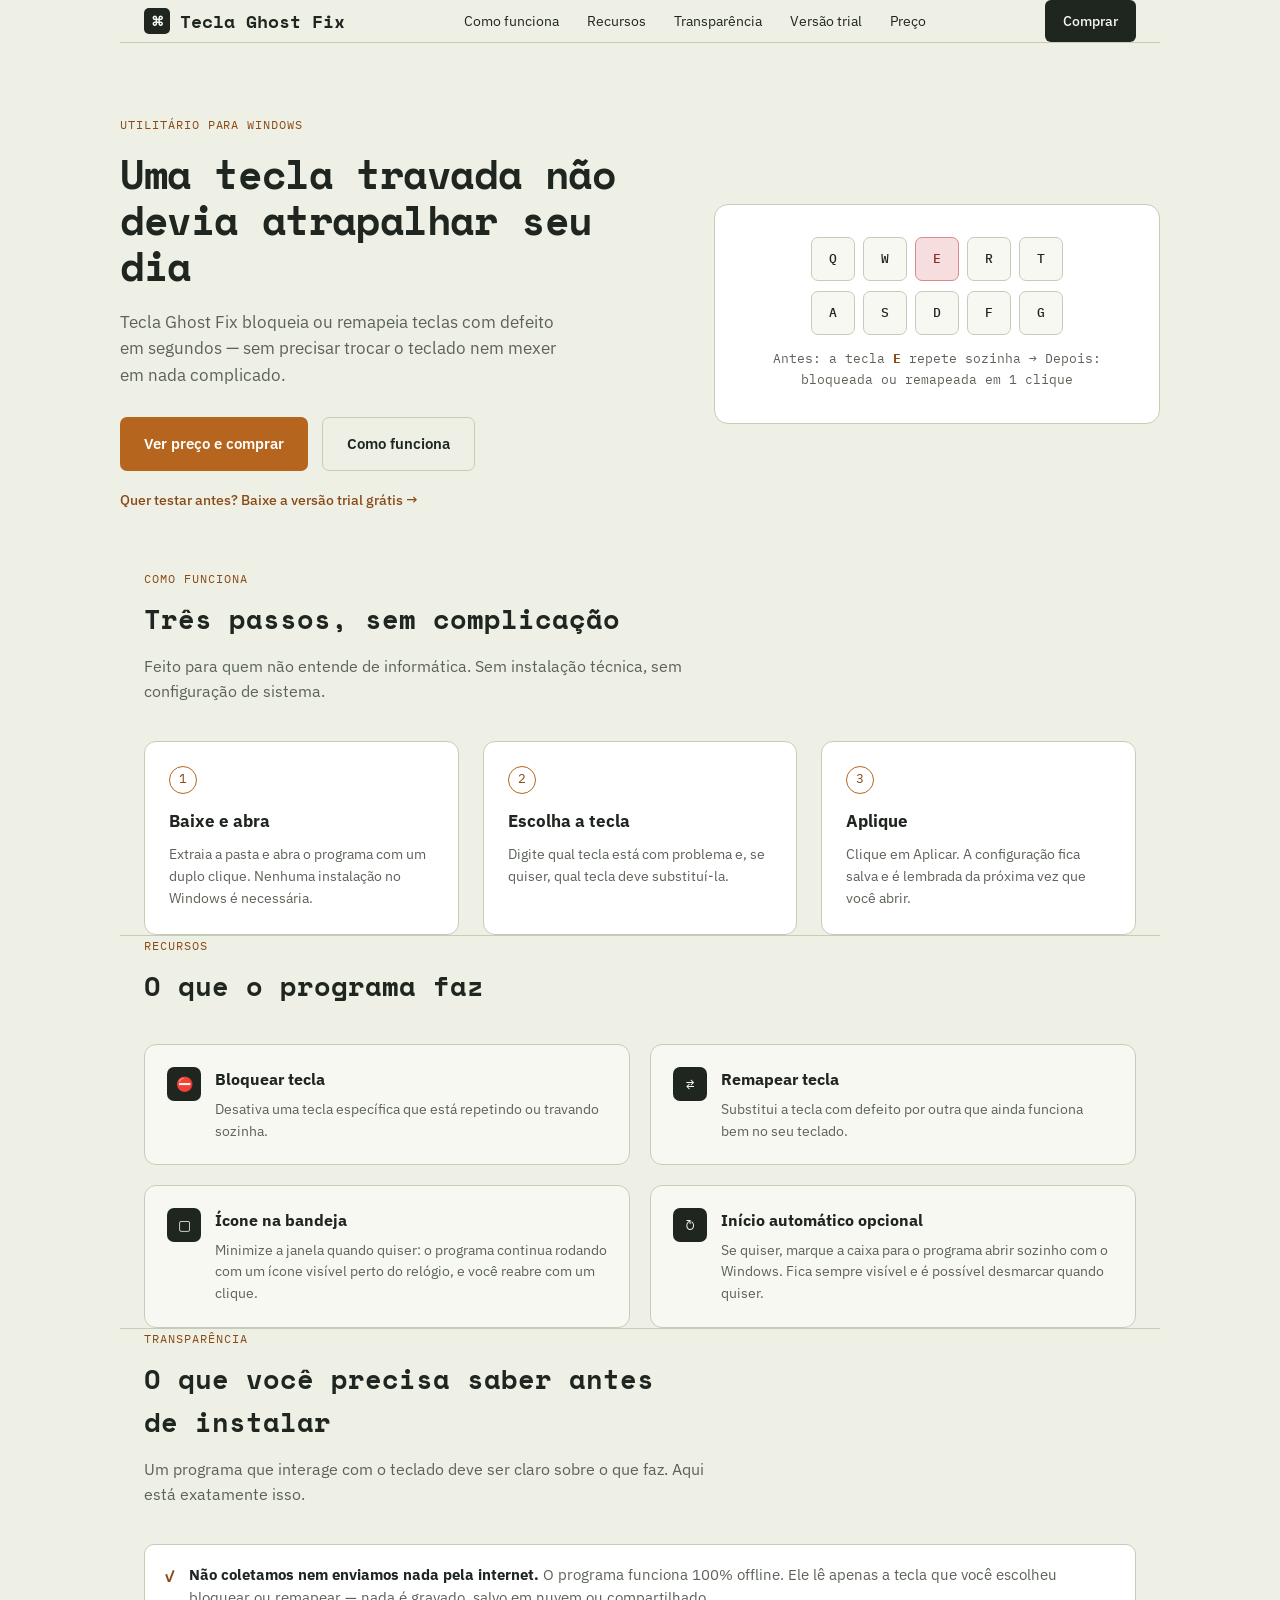
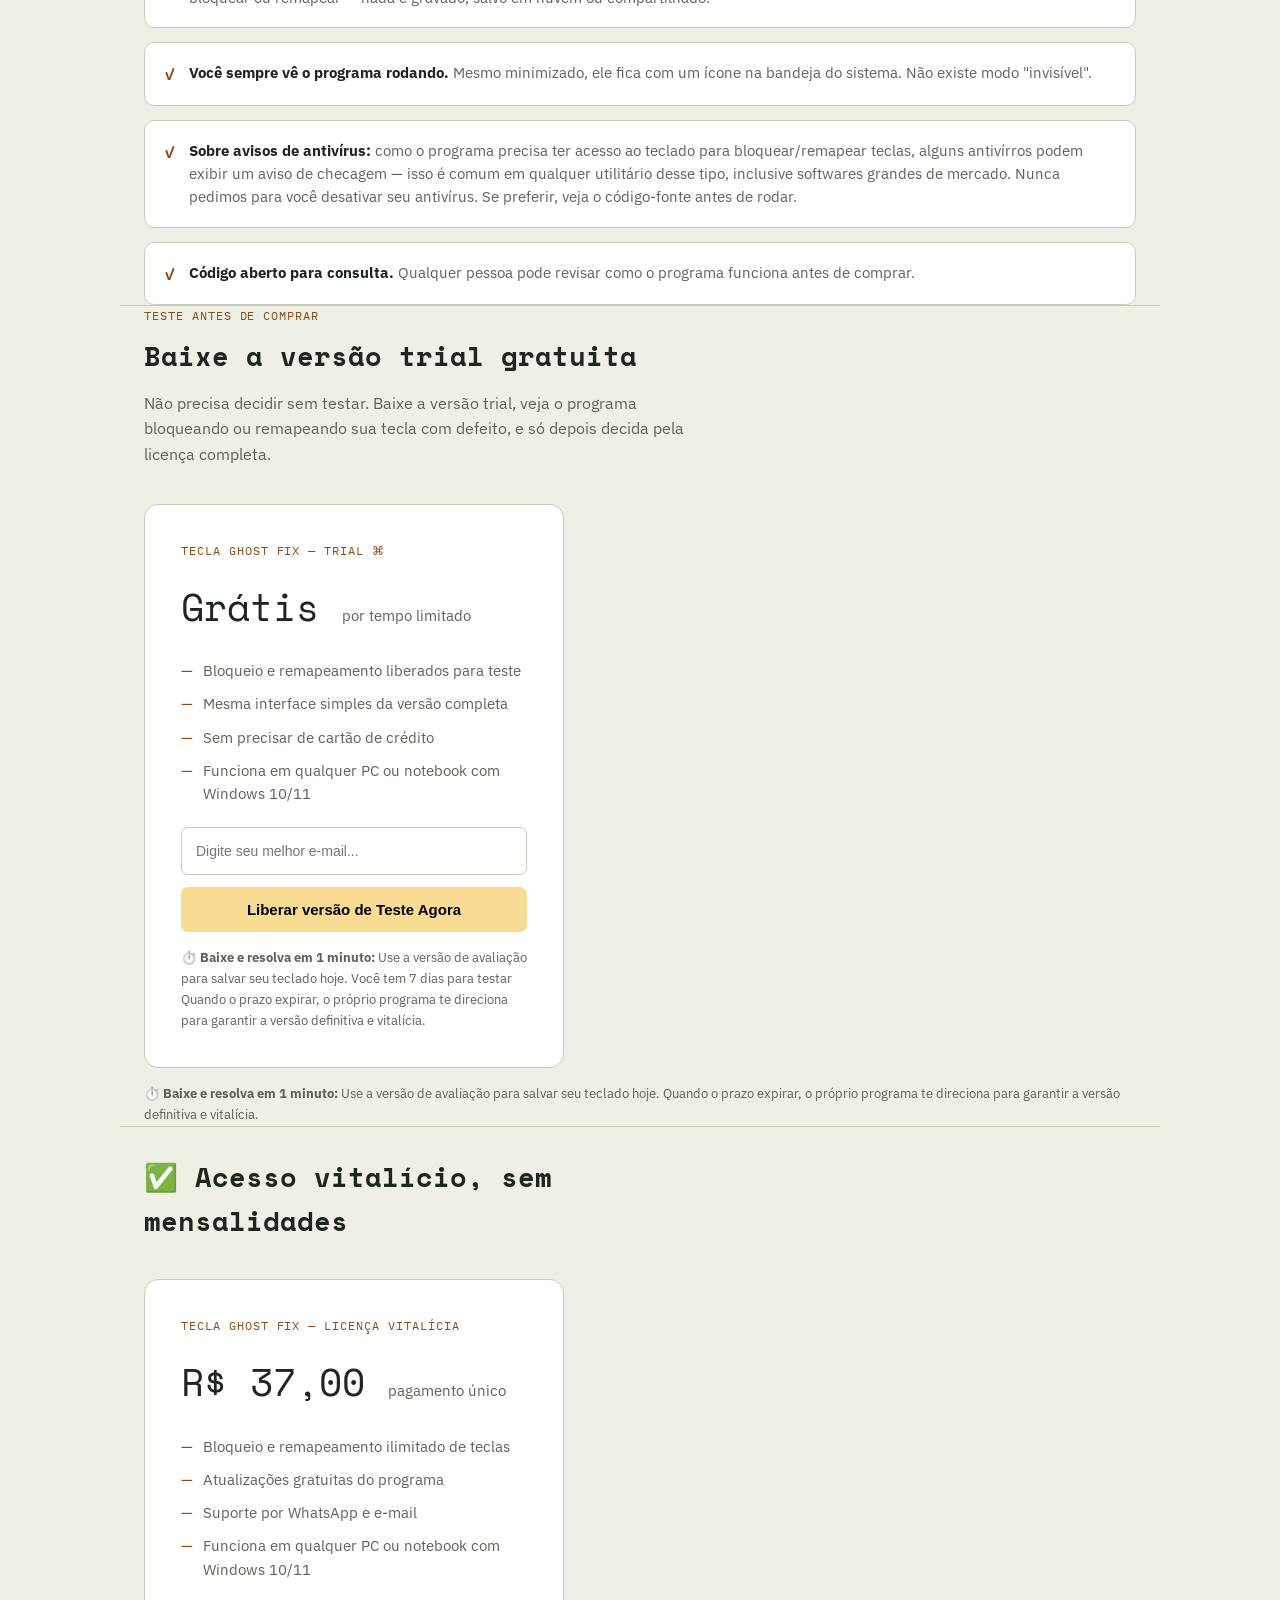
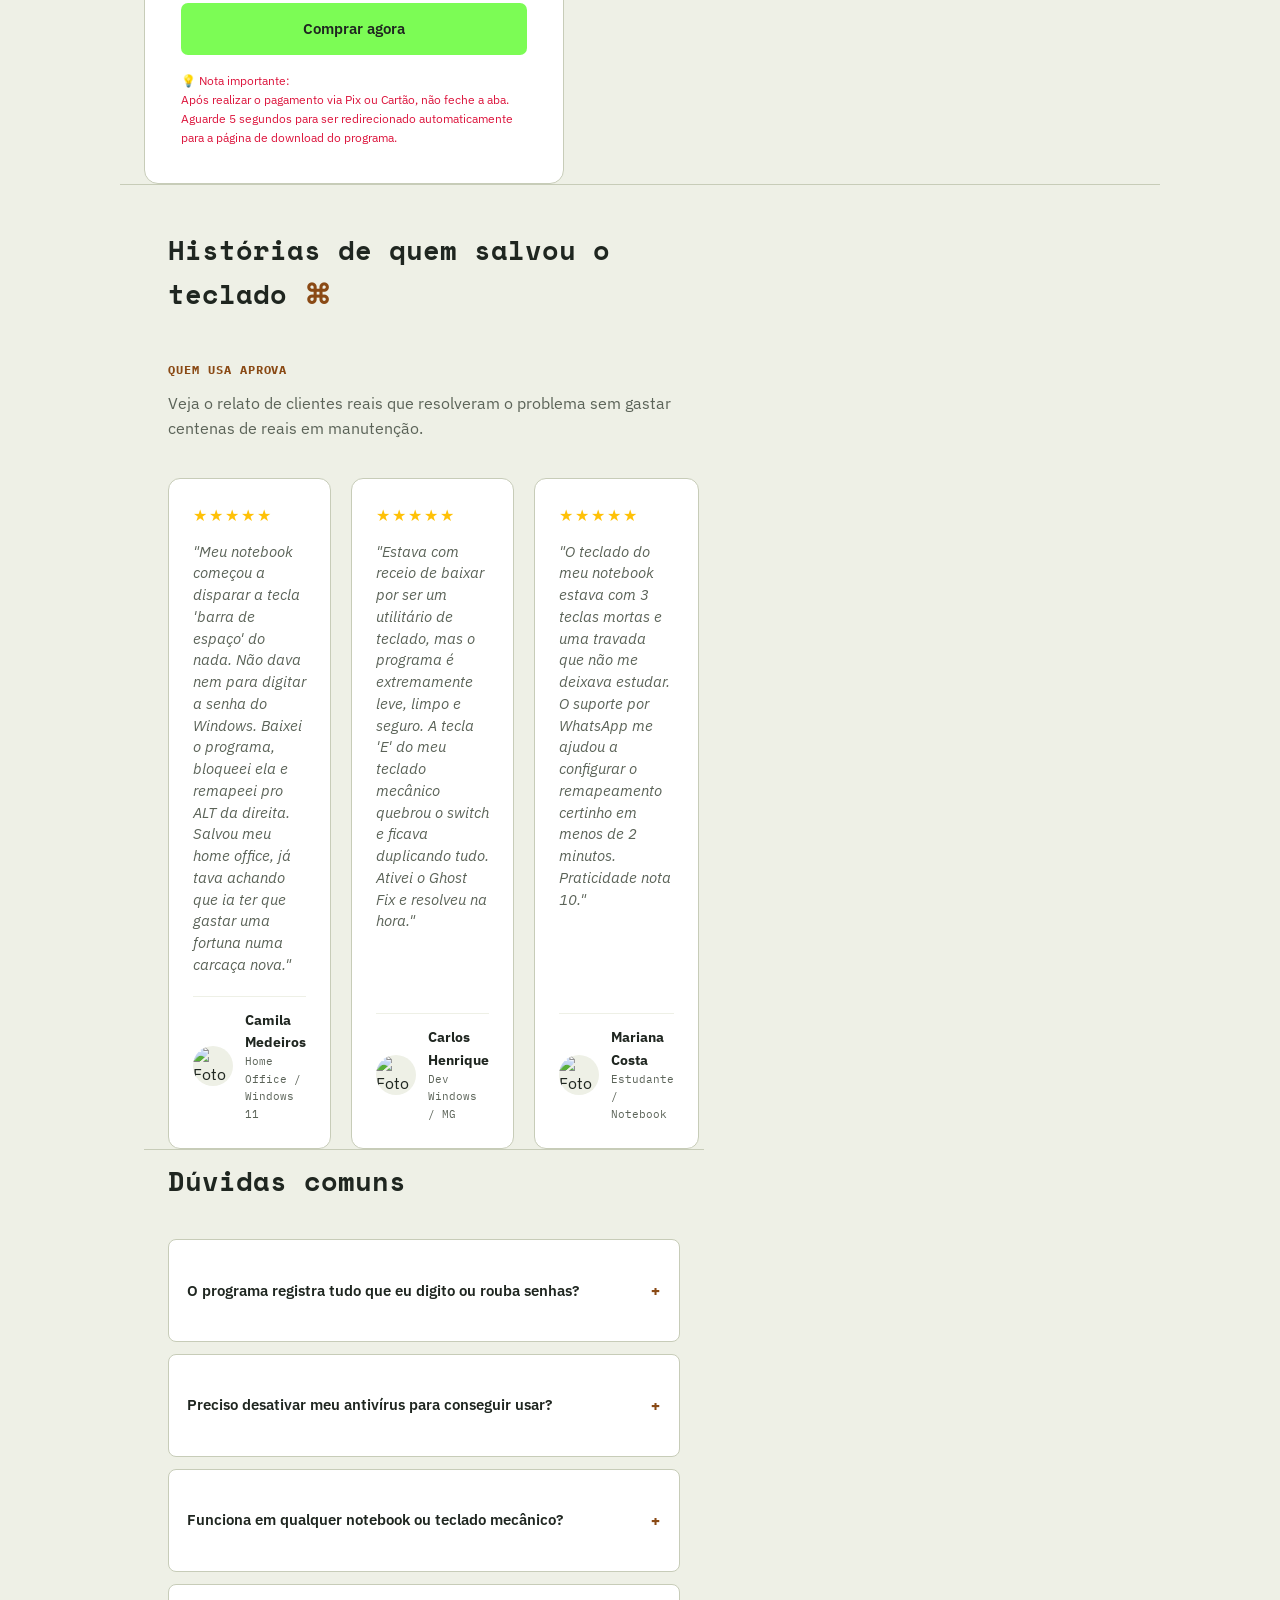
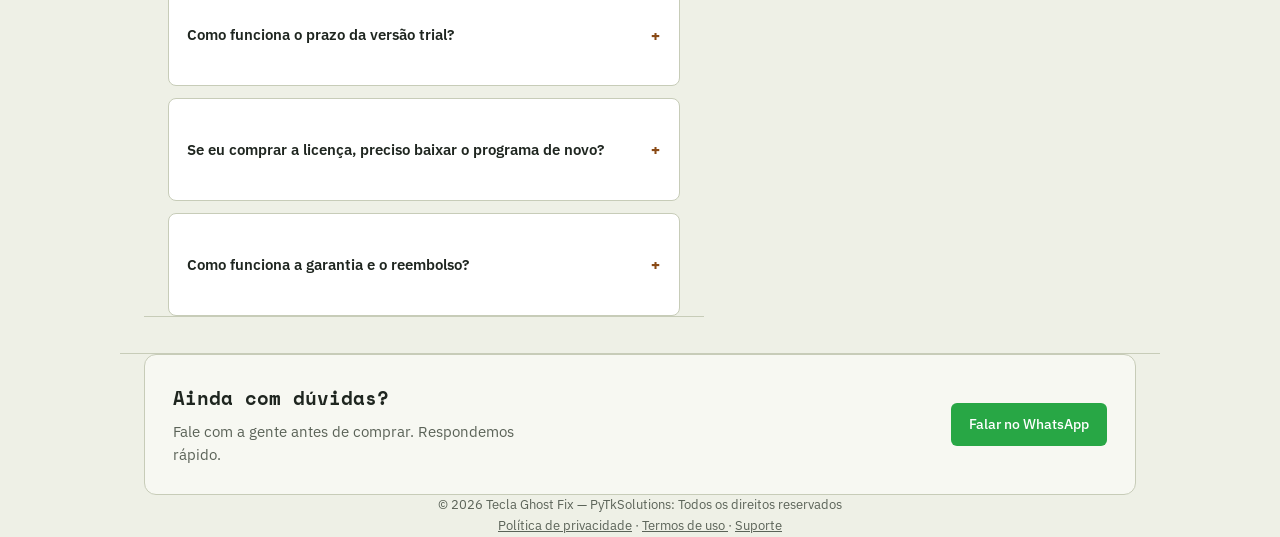
==== commit 18e5aeca: "Add files via upload" ====
--- a/index.html
+++ b/index.html
@@ -1,14 +1,34 @@
 <!DOCTYPE html>
-<html lang="pt-BR">
+<html lang="pt-BR" translate="yes">
 <head>
-<meta charset="UTF-8">
-<meta name="viewport" content="width=device-width, initial-scale=1.0">
-<title>Tecla Ghost Fix — Conserte teclas com defeito sem trocar o teclado</title>
-<link rel="preconnect" href="https://fonts.googleapis.com">
-<link rel="preconnect" href="https://fonts.gstatic.com" crossorigin>
-<link rel="stylesheet" href="style.css">
-<link rel="preconnect" href="https://fonts.gstatic.com" crossorigin>
-<link href="https://fonts.googleapis.com/css2?family=Space+Mono:wght@400;700&family=IBM+Plex+Sans:wght@400;500;600&family=IBM+Plex+Mono:wght@400;500&display=swap" rel="stylesheet">
+    <meta charset="UTF-8">
+    <meta name="viewport" content="width=device-width, initial-scale=1.0">
+    <title>Tecla Ghost Fix — Conserte teclas com defeito sem trocar o teclado</title>
+
+    <!-- Meta Tags de SEO Básicas -->
+    <meta name="description" content="Seu teclado está repetindo letras ou com cliques fantasma? O Tecla Ghost Fix resolve via software! Bloqueie e remapeie teclas com defeito de forma simples, leve e 100% offline.">
+    <meta name="keywords" content="tecla ghost fix, consertar teclado, tecla fantasma, remapear teclado, bloquear tecla, defeito teclado, automação ti">
+    <meta name="author" content="PyTk Solutions">
+    <meta name="robots" content="index, follow">
+
+    <!-- Meta Tags Open Graph (Para o Facebook e Redes Sociais ficarem perfeitos) -->
+    <meta property="og:type" content="website">
+    <meta property="og:url" content="https://www.pytksolutions.com.br/">
+    <meta property="og:title" content="Tecla Ghost Fix — Conserte teclas com defeito sem trocar o teclado">
+    <meta property="og:description" content="Não gaste dinheiro com um teclado novo. Bloqueie teclas duplicadas e remapeie funções direto via software. Baixe agora!">
+    <meta property="og:image" content="https://www.pytksolutions.com.br/assets/imagem-da-capa.png"> <!-- Troque pelo caminho real da imagem que quer que apareça no preview do Face -->
+
+    <!-- Favicon (O ícone que fica na aba do navegador) -->
+    <link rel="shortcut icon" href="./icon.jpeg" type="image/x-icon">
+
+    <!-- Seus Links de Fontes e CSS (Mantidos e organizados) -->
+    <link rel="preconnect" href="https://fonts.googleapis.com">
+    <link rel="preconnect" href="https://fonts.gstatic.com" crossorigin>
+    <link href="https://fonts.googleapis.com/css2?family=Space+Mono:wght@400;700&family=IBM+Plex+Sans:wght@400;500;600&family=IBM+Plex+Mono:wght@400;500&display=swap" rel="stylesheet">
+    <link rel="stylesheet" href="./style.css">
+
+  
+  
 <style>
 :root{
   --paper:#eef0e6;
@@ -408,12 +428,12 @@
       <input type="hidden" name="produto" value="Download Trial - Tecla Ghost Fix">
 
       <button type="submit" id="submit-btn" class="btn" style="width:100%; justify-content:center; background-color: rgb(248, 220, 148); font-weight: 600; cursor: pointer; border: none; padding: 14px;">
-        Liberar versão trial grátis
+        Liberar versão de Teste Agora
       </button>
     </div>
   </form>
 
-  <p class="price-note">⏱️ <b>Baixe e resolva em 1 minuto:</b> Use a versão de avaliação para salvar seu teclado hoje. Quando o prazo expirar, o próprio programa te direciona para garantir a versão definitiva e vitalícia.</p>
+  <p class="price-note">⏱️ <b>Baixe e resolva em 1 minuto:</b> Use a versão de avaliação para salvar seu teclado hoje. Você tem 7 dias para testar  Quando o prazo expirar, o próprio programa te direciona para garantir a versão definitiva e vitalícia. </p>
 </div>
 
 
